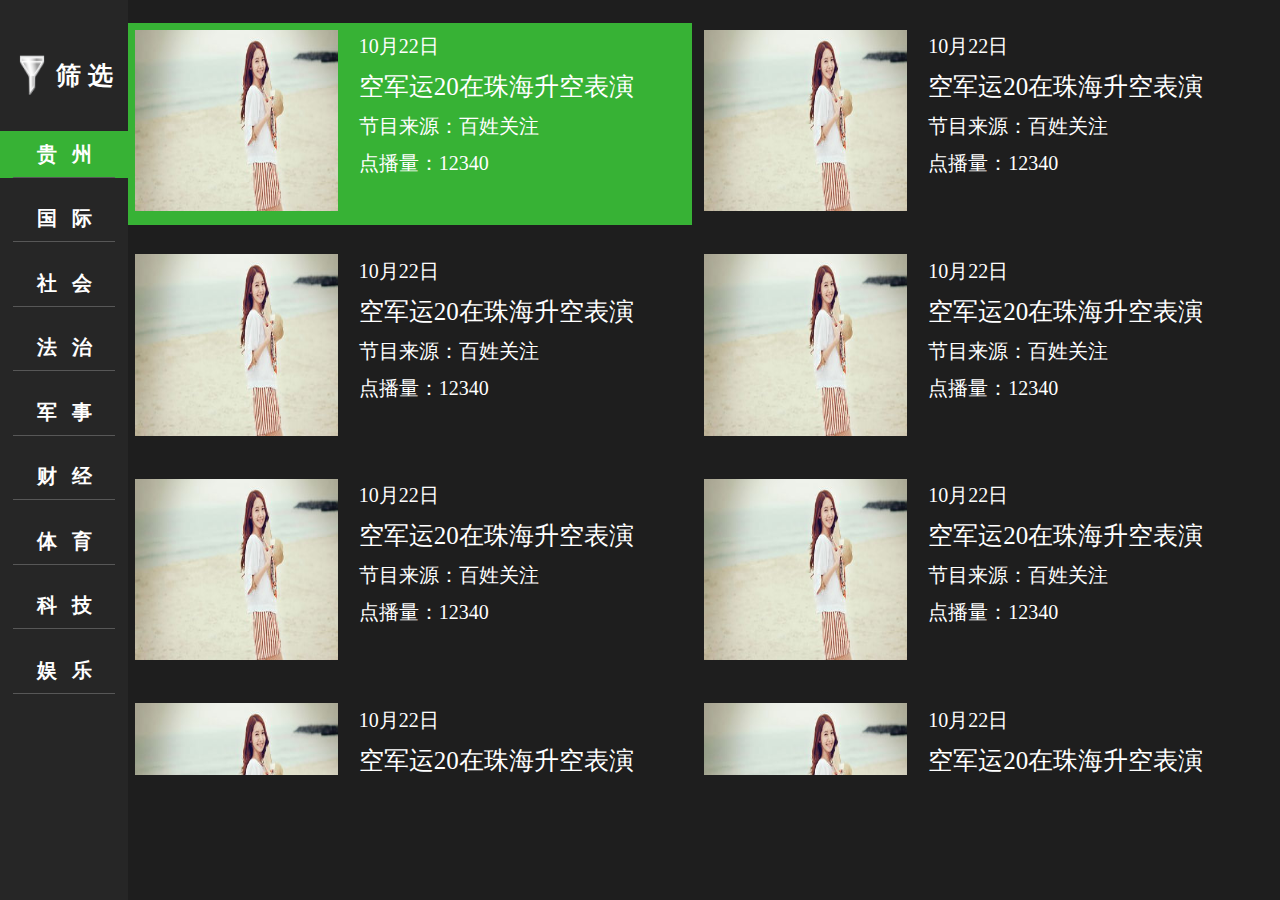
==== index3.html @ 2522d097 "first commit" ====
<!DOCTYPE html>
<html lang="en">
<head>
    <meta charset="UTF-8">
    <title>新闻头条</title>
    <link href="css/style.css" type="text/css" rel="Stylesheet" />
</head>
<body>
<div id="main-content">
    <div id="sidebar">
        <span id="item-filter" class=""><i></i><span>筛 选</span></span>
        <ul id="item-list">
            <li class="item"><span id="category-menu-1" class="item-child item-content-sub-active category-selected">贵 州</span></li>
            <li class="item"><span id="category-menu-2" class="item-child">国 际</span></li>
            <li class="item"><span id="category-menu-3" class="item-child">社 会</span></li>
            <li class="item"><span id="category-menu-4" class="item-child">法 治</span></li>
            <li class="item"><span id="category-menu-5" class="item-child">军 事</span></li>
            <li class="item"><span id="category-menu-6" class="item-child">财 经</span></li>
            <li class="item"><span id="category-menu-7" class="item-child">体 育</span></li>
            <li class="item"><span id="category-menu-8" class="item-child">科 技</span></li>
            <li class="item"><span id="category-menu-9" class="item-child">娱 乐</span></li>
        </ul>
    </div>
    <div id="item-content" style="max-height: 775px;overflow-y: auto">
        <!--栏目筛选项-->
        <div id="filter-items" class="">
            <div id="filter-title">栏目筛选项：</div>
            <div id="filter-item">
                <ul>
                    <li id="filter-1" class="filter-sub item-content-sub-active">百姓关注1</li>
                    <li class="filter-sub" id="filter-2">搜狐新闻2</li>
                    <li class="filter-sub" id="filter-3">今日说法3</li>
                    <li class="filter-sub" id="filter-4">百姓关注4</li>
                    <li class="filter-sub" id="filter-5">百姓关注5</li>
                    <li class="filter-sub" id="filter-6">百姓关注6</li>
                    <li class="filter-sub" id="filter-7">百姓关注7</li>
                    <li class="filter-sub" id="filter-8">百姓关注8</li>
                    <li class="filter-sub" id="filter-9">百姓关注9</li>
                    <li class="filter-sub" id="filter-10">百姓关注1</li>
                    <li class="filter-sub" id="filter-11">搜狐新闻2</li>
                    <li class="filter-sub" id="filter-12">今日说法3</li>
                    <li class="filter-sub" id="filter-13">百姓关注4</li>
                    <li class="filter-sub" id="filter-14">百姓关注5</li>
                    <li class="filter-sub" id="filter-15">百姓关注6</li>
                    <li class="filter-sub" id="filter-16">百姓关注7</li>
                    <li class="filter-sub" id="filter-17">百姓关注8</li>
                    <li class="filter-sub" id="filter-18">百姓关注9</li>
                    <li class="filter-sub" id="filter-19">百姓关注1</li>
                    <li class="filter-sub" id="filter-20">搜狐新闻2</li>
                    <li class="filter-sub" id="filter-21">今日说法3</li>
                    <li class="filter-sub" id="filter-22">百姓关注4</li>
                    <li class="filter-sub" id="filter-23">百姓关注5</li>
                    <li class="filter-sub" id="filter-24">百姓关注6</li>
                    <li class="filter-sub" id="filter-25">百姓关注7</li>
                    <li class="filter-sub" id="filter-26">百姓关注8</li>
                    <li class="filter-sub" id="filter-27">百姓关注9</li>
                    <li class="filter-sub" id="filter-28">百姓关注1</li>
                    <li class="filter-sub" id="filter-29">搜狐新闻2</li>
                    <li class="filter-sub" id="filter-30">今日说法3</li>
                    <li class="filter-sub" id="filter-31">百姓关注4</li>
                    <li class="filter-sub" id="filter-32">百姓关注5</li>
                    <li class="filter-sub" id="filter-33">百姓关注6</li>
                    <li class="filter-sub" id="filter-34">百姓关注7</li>
                    <li class="filter-sub" id="filter-35">百姓关注8</li>
                    <li class="filter-sub" id="filter-36">百姓关注9</li>
                </ul>
            </div>
        </div>
        <!--节目呈现区-->
        <ul id="item-area-1" class="item-area guizhou content-block">
            <li>
                <div class="item-content-sub item-content-sub-active" id="content-1">
                    <div class="item-img">
                        <img src="img/video.jpg">
                    </div>
                    <div class="item-msg">
                        <p class="item-msg-time">10月22日</p>
                        <p class="item-msg-title">空军运20在珠海升空表演</p>
                        <p class="item-msg-source">节目来源：<span class="source">百姓关注</span></p>
                        <p class="item-msg-count">点播量：<span class="count">12340</span></p>
                    </div>
                </div>
            </li>
            <li>
                <div class="item-content-sub" id="content-2">
                    <div class="item-img">
                        <img src="img/video.jpg">
                    </div>
                    <div class="item-msg">
                        <p class="item-msg-time">10月22日</p>
                        <p class="item-msg-title">空军运20在珠海升空表演</p>
                        <p class="item-msg-source">节目来源：<span class="source">百姓关注</span></p>
                        <p class="item-msg-count">点播量：<span class="count">12340</span></p>
                    </div>
                </div>
            </li>
            <li>
                <div class="item-content-sub" id="content-3">
                    <div class="item-img">
                        <img src="img/video.jpg">
                    </div>
                    <div class="item-msg">
                        <p class="item-msg-time">10月22日</p>
                        <p class="item-msg-title">空军运20在珠海升空表演</p>
                        <p class="item-msg-source">节目来源：<span class="source">百姓关注</span></p>
                        <p class="item-msg-count">点播量：<span class="count">12340</span></p>
                    </div>
                </div>
            </li>
            <li>
                <div class="item-content-sub" id="content-4">
                    <div class="item-img">
                        <img src="img/video.jpg">
                    </div>
                    <div class="item-msg">
                        <p class="item-msg-time">10月22日</p>
                        <p class="item-msg-title">空军运20在珠海升空表演</p>
                        <p class="item-msg-source">节目来源：<span class="source">百姓关注</span></p>
                        <p class="item-msg-count">点播量：<span class="count">12340</span></p>
                    </div>
                </div>
            </li>
            <li>
                <div class="item-content-sub" id="content-5">
                    <div class="item-img">
                        <img src="img/video.jpg">
                    </div>
                    <div class="item-msg">
                        <p class="item-msg-time">10月22日</p>
                        <p class="item-msg-title">空军运20在珠海升空表演</p>
                        <p class="item-msg-source">节目来源：<span class="source">百姓关注</span></p>
                        <p class="item-msg-count">点播量：<span class="count">12340</span></p>
                    </div>
                </div>
            </li>
            <li>
                <div class="item-content-sub" id="content-6">
                    <div class="item-img">
                        <img src="img/video.jpg">
                    </div>
                    <div class="item-msg">
                        <p class="item-msg-time">10月22日</p>
                        <p class="item-msg-title">空军运20在珠海升空表演</p>
                        <p class="item-msg-source">节目来源：<span class="source">百姓关注</span></p>
                        <p class="item-msg-count">点播量：<span class="count">12340</span></p>
                    </div>
                </div>
            </li>
            <li>
                <div class="item-content-sub" id="content-7">
                    <div class="item-img">
                        <img src="img/video.jpg">
                    </div>
                    <div class="item-msg">
                        <p class="item-msg-time">10月22日</p>
                        <p class="item-msg-title">空军运20在珠海升空表演</p>
                        <p class="item-msg-source">节目来源：<span class="source">百姓关注</span></p>
                        <p class="item-msg-count">点播量：<span class="count">12340</span></p>
                    </div>
                </div>
            </li>
            <li>
                <div class="item-content-sub" id="content-8">
                    <div class="item-img">
                        <img src="img/video.jpg">
                    </div>
                    <div class="item-msg">
                        <p class="item-msg-time">10月22日</p>
                        <p class="item-msg-title">空军运20在珠海升空表演</p>
                        <p class="item-msg-source">节目来源：<span class="source">百姓关注</span></p>
                        <p class="item-msg-count">点播量：<span class="count">12340</span></p>
                    </div>
                </div>
            </li>
            <li>
                <div class="item-content-sub" id="content-9">
                    <div class="item-img">
                        <img src="img/video.jpg">
                    </div>
                    <div class="item-msg">
                        <p class="item-msg-time">10月22日</p>
                        <p class="item-msg-title">空军运20在珠海升空表演</p>
                        <p class="item-msg-source">节目来源：<span class="source">百姓关注</span></p>
                        <p class="item-msg-count">点播量：<span class="count">12340</span></p>
                    </div>
                </div>
            </li>
            <li>
                <div class="item-content-sub" id="content-10">
                    <div class="item-img">
                        <img src="img/video.jpg">
                    </div>
                    <div class="item-msg">
                        <p class="item-msg-time">10月22日</p>
                        <p class="item-msg-title">空军运20在珠海升空表演</p>
                        <p class="item-msg-source">节目来源：<span class="source">百姓关注</span></p>
                        <p class="item-msg-count">点播量：<span class="count">12340</span></p>
                    </div>
                </div>
            </li>
            <li>
                <div class="item-content-sub" id="content-11">
                    <div class="item-img">
                        <img src="img/video.jpg">
                    </div>
                    <div class="item-msg">
                        <p class="item-msg-time">10月22日</p>
                        <p class="item-msg-title">空军运20在珠海升空表演</p>
                        <p class="item-msg-source">节目来源：<span class="source">百姓关注</span></p>
                        <p class="item-msg-count">点播量：<span class="count">12340</span></p>
                    </div>
                </div>
            </li>
            <li>
                <div class="item-content-sub" id="content-12">
                    <div class="item-img">
                        <img src="img/video.jpg">
                    </div>
                    <div class="item-msg">
                        <p class="item-msg-time">10月22日</p>
                        <p class="item-msg-title">空军运20在珠海升空表演</p>
                        <p class="item-msg-source">节目来源：<span class="source">百姓关注</span></p>
                        <p class="item-msg-count">点播量：<span class="count">12340</span></p>
                    </div>
                </div>
            </li>
        </ul>
        <ul id="item-area-2" class="item-area international">
            <li>
                <div class="item-content-sub item-content-sub-active">
                    <div class="item-img">
                        <img src="img/a1.jpg">
                    </div>
                    <div class="item-msg">
                        <p class="item-msg-time">10月22日</p>
                        <p class="item-msg-title">空军运20在珠海升空表演</p>
                        <p class="item-msg-source">节目来源：<span class="source">百姓关注</span></p>
                        <p class="item-msg-count">点播量：<span class="count">12340</span></p>
                    </div>
                </div>
            </li>
            <li>
                <div class="item-content-sub">
                    <div class="item-img">
                        <img src="img/a1.jpg">
                    </div>
                    <div class="item-msg">
                        <p class="item-msg-time">10月22日</p>
                        <p class="item-msg-title">空军运20在珠海升空表演</p>
                        <p class="item-msg-source">节目来源：<span class="source">百姓关注</span></p>
                        <p class="item-msg-count">点播量：<span class="count">12340</span></p>
                    </div>
                </div>
            </li>
            <li>
                <div class="item-content-sub">
                    <div class="item-img">
                        <img src="img/a1.jpg">
                    </div>
                    <div class="item-msg">
                        <p class="item-msg-time">10月22日</p>
                        <p class="item-msg-title">空军运20在珠海升空表演</p>
                        <p class="item-msg-source">节目来源：<span class="source">百姓关注</span></p>
                        <p class="item-msg-count">点播量：<span class="count">12340</span></p>
                    </div>
                </div>
            </li>
            <li>
                <div class="item-content-sub">
                    <div class="item-img">
                        <img src="img/a1.jpg">
                    </div>
                    <div class="item-msg">
                        <p class="item-msg-time">10月22日</p>
                        <p class="item-msg-title">空军运20在珠海升空表演</p>
                        <p class="item-msg-source">节目来源：<span class="source">百姓关注</span></p>
                        <p class="item-msg-count">点播量：<span class="count">12340</span></p>
                    </div>
                </div>
            </li>
            <li>
                <div class="item-content-sub">
                    <div class="item-img">
                        <img src="img/a1.jpg">
                    </div>
                    <div class="item-msg">
                        <p class="item-msg-time">10月22日</p>
                        <p class="item-msg-title">空军运20在珠海升空表演</p>
                        <p class="item-msg-source">节目来源：<span class="source">百姓关注</span></p>
                        <p class="item-msg-count">点播量：<span class="count">12340</span></p>
                    </div>
                </div>
            </li>
            <li>
                <div class="item-content-sub">
                    <div class="item-img">
                        <img src="img/a1.jpg">
                    </div>
                    <div class="item-msg">
                        <p class="item-msg-time">10月22日</p>
                        <p class="item-msg-title">空军运20在珠海升空表演</p>
                        <p class="item-msg-source">节目来源：<span class="source">百姓关注</span></p>
                        <p class="item-msg-count">点播量：<span class="count">12340</span></p>
                    </div>
                </div>
            </li>
            <li>
                <div class="item-content-sub">
                    <div class="item-img">
                        <img src="img/a1.jpg">
                    </div>
                    <div class="item-msg">
                        <p class="item-msg-time">10月22日</p>
                        <p class="item-msg-title">空军运20在珠海升空表演</p>
                        <p class="item-msg-source">节目来源：<span class="source">百姓关注</span></p>
                        <p class="item-msg-count">点播量：<span class="count">12340</span></p>
                    </div>
                </div>
            </li>
            <li>
                <div class="item-content-sub">
                    <div class="item-img">
                        <img src="img/a1.jpg">
                    </div>
                    <div class="item-msg">
                        <p class="item-msg-time">10月22日</p>
                        <p class="item-msg-title">空军运20在珠海升空表演</p>
                        <p class="item-msg-source">节目来源：<span class="source">百姓关注</span></p>
                        <p class="item-msg-count">点播量：<span class="count">12340</span></p>
                    </div>
                </div>
            </li>
            <li>
                <div class="item-content-sub">
                    <div class="item-img">
                        <img src="img/a1.jpg">
                    </div>
                    <div class="item-msg">
                        <p class="item-msg-time">10月22日</p>
                        <p class="item-msg-title">空军运20在珠海升空表演</p>
                        <p class="item-msg-source">节目来源：<span class="source">百姓关注</span></p>
                        <p class="item-msg-count">点播量：<span class="count">12340</span></p>
                    </div>
                </div>
            </li>
            <li>
                <div class="item-content-sub">
                    <div class="item-img">
                        <img src="img/a1.jpg">
                    </div>
                    <div class="item-msg">
                        <p class="item-msg-time">10月22日</p>
                        <p class="item-msg-title">空军运20在珠海升空表演</p>
                        <p class="item-msg-source">节目来源：<span class="source">百姓关注</span></p>
                        <p class="item-msg-count">点播量：<span class="count">12340</span></p>
                    </div>
                </div>
            </li>
            <li>
                <div class="item-content-sub">
                    <div class="item-img">
                        <img src="img/a1.jpg">
                    </div>
                    <div class="item-msg">
                        <p class="item-msg-time">10月22日</p>
                        <p class="item-msg-title">空军运20在珠海升空表演</p>
                        <p class="item-msg-source">节目来源：<span class="source">百姓关注</span></p>
                        <p class="item-msg-count">点播量：<span class="count">12340</span></p>
                    </div>
                </div>
            </li>
            <li>
                <div class="item-content-sub">
                    <div class="item-img">
                        <img src="img/a1.jpg">
                    </div>
                    <div class="item-msg">
                        <p class="item-msg-time">10月22日</p>
                        <p class="item-msg-title">空军运20在珠海升空表演</p>
                        <p class="item-msg-source">节目来源：<span class="source">百姓关注</span></p>
                        <p class="item-msg-count">点播量：<span class="count">12340</span></p>
                    </div>
                </div>
            </li>
        </ul>
        <ul id="item-area-3" class="item-area society">
            <li>
                <div class="item-content-sub item-content-sub-active">
                    <div class="item-img">
                        <img src="img/a2.jpg">
                    </div>
                    <div class="item-msg">
                        <p class="item-msg-time">10月22日</p>
                        <p class="item-msg-title">空军运20在珠海升空表演</p>
                        <p class="item-msg-source">节目来源：<span class="source">百姓关注</span></p>
                        <p class="item-msg-count">点播量：<span class="count">12340</span></p>
                    </div>
                </div>
            </li>
        </ul>
        <ul id="item-area-4" class="item-area legal">
            <li>
                <div class="item-content-sub item-content-sub-active">
                    <div class="item-img">
                        <img src="img/a3.jpg">
                    </div>
                    <div class="item-msg">
                        <p class="item-msg-time">10月22日</p>
                        <p class="item-msg-title">空军运20在珠海升空表演</p>
                        <p class="item-msg-source">节目来源：<span class="source">百姓关注</span></p>
                        <p class="item-msg-count">点播量：<span class="count">12340</span></p>
                    </div>
                </div>
            </li>
        </ul>
        <ul id="item-area-5" class="item-area military">
            <li>
                <div class="item-content-sub item-content-sub-active">
                    <div class="item-img">
                        <img src="img/a4.jpg">
                    </div>
                    <div class="item-msg">
                        <p class="item-msg-time">10月22日</p>
                        <p class="item-msg-title">空军运20在珠海升空表演</p>
                        <p class="item-msg-source">节目来源：<span class="source">百姓关注</span></p>
                        <p class="item-msg-count">点播量：<span class="count">12340</span></p>
                    </div>
                </div>
            </li>
        </ul>
        <ul id="item-area-6" class="item-area economics">
            <li>
                <div class="item-content-sub item-content-sub-active">
                    <div class="item-img">
                        <img src="img/a5.jpg">
                    </div>
                    <div class="item-msg">
                        <p class="item-msg-time">10月22日</p>
                        <p class="item-msg-title">空军运20在珠海升空表演</p>
                        <p class="item-msg-source">节目来源：<span class="source">百姓关注</span></p>
                        <p class="item-msg-count">点播量：<span class="count">12340</span></p>
                    </div>
                </div>
            </li>
        </ul>
        <ul id="item-area-7" class="item-area sports">
            <li>
                <div class="item-content-sub item-content-sub-active">
                    <div class="item-img">
                        <img src="img/a6.jpg">
                    </div>
                    <div class="item-msg">
                        <p class="item-msg-time">10月22日</p>
                        <p class="item-msg-title">空军运20在珠海升空表演</p>
                        <p class="item-msg-source">节目来源：<span class="source">百姓关注</span></p>
                        <p class="item-msg-count">点播量：<span class="count">12340</span></p>
                    </div>
                </div>
            </li>
        </ul>
        <ul id="item-area-8" class="item-area science">
            <li>
                <div class="item-content-sub item-content-sub-active">
                    <div class="item-img">
                        <img src="img/a7.jpg">
                    </div>
                    <div class="item-msg">
                        <p class="item-msg-time">10月22日</p>
                        <p class="item-msg-title">空军运20在珠海升空表演</p>
                        <p class="item-msg-source">节目来源：<span class="source">百姓关注</span></p>
                        <p class="item-msg-count">点播量：<span class="count">12340</span></p>
                    </div>
                </div>
            </li>
        </ul>
        <ul id="item-area-9" class="item-area recreation">
            <li>
                <div class="item-content-sub item-content-sub-active">
                    <div class="item-img">
                        <img src="img/a8.jpg">
                    </div>
                    <div class="item-msg">
                        <p class="item-msg-time">10月22日</p>
                        <p class="item-msg-title">空军运20在珠海升空表演</p>
                        <p class="item-msg-source">节目来源：<span class="source">百姓关注</span></p>
                        <p class="item-msg-count">点播量：<span class="count">12340</span></p>
                    </div>
                </div>
            </li>
        </ul>
    </div>
</div>
</body>
<script type="text/javascript" src="js/jquery-3.1.1.min.js"></script>
<script type="text/javascript" src="js/design3.js"></script>
</html>
---- css/style.css ----
/*样式初始化*/
body,html{
    margin: 0;
    padding: 0;
    width: 100%;
    height: 100%;
    font-family: "宋体";
    font-size: 20px;
    color: #fff;
}
ul,li{margin:0;padding: 0;}
*{text-decoration: none;list-style: none;}
.fl{float: left;}
.fr{float: right;}
p{margin:0;padding:0}
#main-content{width:100%;height:100%;background-color:#1e1e1e}
html{background-color:#1e1e1e}
/*左侧边栏*/
#sidebar{
    width:10%;
    height:100%;
    background-color: #262626;
    position: fixed;
    padding-top: 5%;
    font-weight: bold;
}
#sidebar #item-filter{
    display: inline-block;
    height: 8%;
    position: relative;
    width: 100%;
    margin-top: -20%;
    font-size: 25px;
}
#sidebar #item-filter>i{
    display: inline-block;
    width: 20%;
    height: 60%;
    background: url("../img/filter.png") no-repeat;
    background-size: 100% 100%;
    position: absolute;
    left: 15%;
    top: 20%;
}
#sidebar #item-filter>span{
    display: inline-block;
    position: absolute;
    left: 44%;
    top: 28%;
}
#sidebar #item-list{
    height: 72%;
}
#sidebar #item-list li{
    height: 6%;
    /*border-bottom: 1px solid #575757;*/
    /*width: 80%;
    margin-left: 10%;*/
    width: 100%;
    text-align: center;
    padding-top: 20%;
    position: relative;
}
#sidebar #item-list li::after{
    content: "";
    display: inline-block;
    width:80%;
    margin-left: 10%;
    border-bottom: 1px solid #575757;
    position: absolute;
    bottom: 2px;
    left: 0;
}
#sidebar #item-list li span{
    display: inline-block;
    width: 100%;
    word-spacing: 10px;
    padding: 10px 0;
    margin-top: -10px;
}
/*栏目筛选项*/
#filter-items{
    width: 90%;
    height: 30%;
    background-color: #212121;
    position: fixed;
    z-index: 999;
    padding-top: 4%;
    display: none;
}
#filter-items>div{
    display: inline-block;
}
#filter-items #filter-title{
    width:10%;
    height:100%;
    float: left;
    /*background-color: rebeccapurple;*/
    text-align: center;
}
#filter-items #filter-item{
    width:90%;
    height:100%;
    float: left;
    /*background-color: gold;*/
}
#filter-items #filter-item>ul{
    width:100%;
    overflow: hidden;
}
#filter-items #filter-item>ul>li{
    width: 11.11%;
    float: left;
    text-align: center;
    margin-bottom: 20px;
}


/*节目呈现区*/
#item-content{
    width:90%;
    margin-left: 10%;
    height:100%;
}
#item-content>ul{
    width: 100%;
    height:100%;
    display:none;
    /*max-height: 100%;*/
    /*overflow-y: auto;*/
}
/*显示内容区*/
.content-block{
    display: block !important;
}
#item-content>ul>li{
    width: 49%;
    height: 26%;
    /*background-color: yellow;*/
    padding-top: 2%;
    display: inline-block;
}
#item-content>ul>li> .item-content-sub{
    display: inline-block;
    height: 100%;
    width:100%;
}
/*#item-content>ul>li>.item-content-sub-active{
    background-color: #37b235
}*/
.item-content-sub-active{
    background-color: #37b235
}
#item-content>ul>li .item-img{
    display: inline-block;
    width:40%;
    height: 100%;
}
#item-content>ul>li .item-img>img{
    display: inline-block;
    width: 90%;
    height: 90%;
    margin-left: 3%;
    margin-top: 3%;
}
#item-content>ul>li .item-msg{
    display: inline-block;
    width: 57%;
    height: 100%;
    /*background-color: palevioletred;*/
    vertical-align: top;
}
#item-content>ul>li .item-msg>p{
    margin-top: 10px;
}
#item-content>ul>li .item-msg>p.item-msg-title{
    font-size: 25px;
}
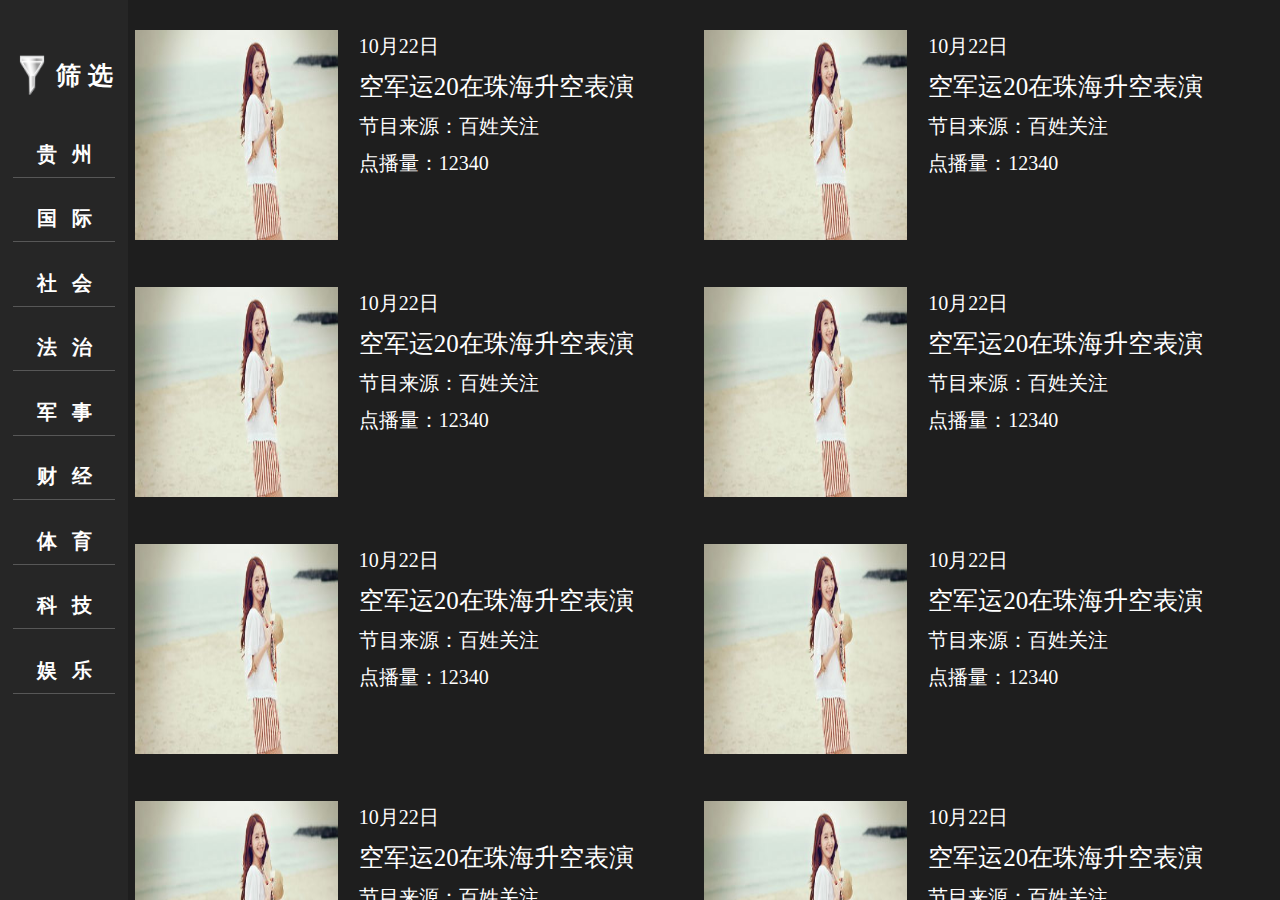
==== commit f8a2b23b: "Merge branch 'master' of https://github.com/zhangxiaoyinghao/INEWS" ====
--- a/index3.html
+++ b/index3.html
@@ -21,7 +21,7 @@
             <li class="item"><span id="category-menu-9" class="item-child">娱 乐</span></li>
         </ul>
     </div>
-    <div id="item-content" style="max-height: 775px;overflow-y: auto">
+    <div id="item-content">
         <!--栏目筛选项-->
         <div id="filter-items" class="">
             <div id="filter-title">栏目筛选项：</div>
@@ -490,7 +490,22 @@
         </ul>
     </div>
 </div>
+<!--警示弹框-->
+<div id="warn-message">
+    <img src="img/warn.jpg">
+    <div class="messages">
+        <p class="p1">操作提示</p>
+        <p class="p2">不知道什么错误。。。。。</p>
+        <p class="p3">3s后自动消失</p>
+    </div>
+
+</div>
 </body>
 <script type="text/javascript" src="js/jquery-3.1.1.min.js"></script>
 <script type="text/javascript" src="js/design3.js"></script>
+<script type="text/javascript">
+    var $maxHeight = $(window).height() + "px";
+    $("#item-content").css("max-height",$maxHeight);
+    $("#item-content").css("overflow-y","auto");
+</script>
 </html>--- a/css/style.css
+++ b/css/style.css
@@ -84,7 +84,7 @@
     height: 30%;
     background-color: #212121;
     position: fixed;
-    z-index: 999;
+    z-index: 998;
     padding-top: 4%;
     display: none;
 }
@@ -145,16 +145,15 @@
     height: 100%;
     width:100%;
 }
-/*#item-content>ul>li>.item-content-sub-active{
+
+.active{
     background-color: #37b235
-}*/
-.item-content-sub-active{
-    background-color: #37b235
 }
 #item-content>ul>li .item-img{
     display: inline-block;
     width:40%;
     height: 100%;
+    position: relative;
 }
 #item-content>ul>li .item-img>img{
     display: inline-block;
@@ -163,16 +162,70 @@
     margin-left: 3%;
     margin-top: 3%;
 }
+#item-content>ul>li .item-img .video-img{
+    background-image: url("../img/bg.png");
+    background-size: 100% 100%;
+}
+#item-content>ul>li .item-img .videoM{
+    position: absolute;
+    z-index: 997;
+    width: 40%;
+    height: 58%;
+    left: 25%;
+    top: 16%;
+}
 #item-content>ul>li .item-msg{
     display: inline-block;
     width: 57%;
     height: 100%;
-    /*background-color: palevioletred;*/
     vertical-align: top;
 }
-#item-content>ul>li .item-msg>p{
+#item-content>ul>li .item-msg .scroll_div{
+    width: 80%;
+    /*width: 200px;*/
+    white-space: nowrap;
+    overflow:hidden;
+}
+#item-content>ul>li .item-msg p{
     margin-top: 10px;
 }
-#item-content>ul>li .item-msg>p.item-msg-title{
+#item-content>ul>li .item-msg p.item-msg-title{
     font-size: 25px;
+    width:auto;
+    display: inline-block;
+
+}
+/*警示弹框*/
+#warn-message{
+    width: 20%;
+    height: 20%;
+    background-color: #fff;
+    position: fixed;
+    z-index: 999;
+    top:40%;
+    left:40%;
+    -webkit-border-radius: 20px;
+    -moz-border-radius: 20px;
+    border-radius: 20px;
+    display: none;
+}
+#warn-message img{
+    width: 12%;
+    position: absolute;
+    left: calc(42.5%);
+    top: 5%;
+}
+#warn-message .messages{
+    width: 100%;
+    height: 67%;
+    position: absolute;
+    bottom: 0;
+    color: #000;
+    text-align: center;
+}
+#warn-message .messages p{
+    margin-bottom: 10px;
+}
+#warn-message .messages .p1{
+    font-size: 30px;
 }